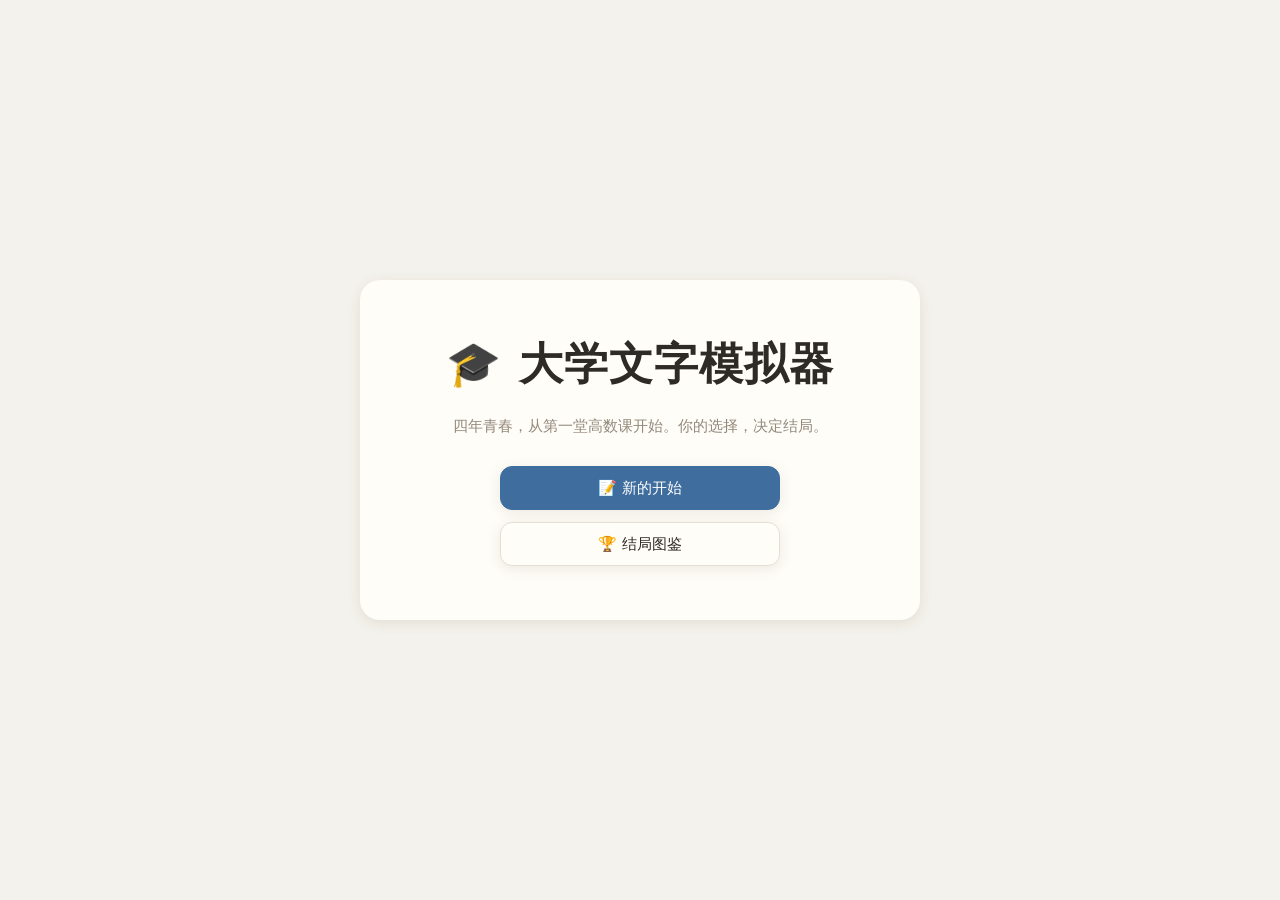
==== index.html @ dd654aa0 "Add files via upload" ====
<!DOCTYPE html>
<html lang="zh-CN">
<head>
<meta charset="UTF-8">
<meta name="viewport" content="width=device-width, initial-scale=1.0">
<title>大学文字模拟器 · UniLifeSim</title>
<link rel="stylesheet" href="css/style.css">
</head>
<body>
<div id="app">
  <!-- 封面 / 主菜单 -->
  <section id="screen-home" class="screen active">
    <div class="home-box">
      <h1 class="logo">🎓 大学文字模拟器</h1>
      <p class="sub">四年青春，从第一堂高数课开始。你的选择，决定结局。</p>
      <div class="home-actions">
        <button id="btn-new" class="btn btn-primary">📝 新的开始</button>
        <button id="btn-continue" class="btn" style="display:none">💾 继续上次</button>
        <button id="btn-gallery" class="btn">🏆 结局图鉴</button>
      </div>
      <p class="tiny" id="play-count"></p>
    </div>
  </section>

  <!-- 捏人 -->
  <section id="screen-create" class="screen">
    <div class="create-box">
      <h2>👤 新建角色</h2>
      <label>你的名字<input id="c-name" maxlength="8" placeholder="留空随机"></label>
      <fieldset><legend>性格 · 决定初始属性</legend><div id="c-personas" class="opt-grid"></div></fieldset>
      <fieldset><legend>家境 · 决定生活费</legend><div id="c-families" class="opt-grid"></div></fieldset>
      <fieldset><legend>专业方向</legend><div id="c-majors" class="opt-grid"></div></fieldset>
      <fieldset><legend>心动对象（可选 · 影响恋爱线）</legend>
        <div id="c-crushtypes" class="opt-grid"></div>
        <label>TA 的名字（留空自动）<input id="c-crush" maxlength="6" placeholder="例如：林小满"></label>
      </fieldset>
      <div class="row">
        <button id="btn-random" class="btn">🎲 随机一局</button>
        <button id="btn-begin" class="btn btn-primary">🚀 开始大学生活</button>
      </div>
    </div>
  </section>

  <!-- 游戏主体 -->
  <section id="screen-game" class="screen">
    <aside id="side">
      <div id="topbar">
        <div class="who"><span id="g-name"></span><span id="g-major"></span><span id="g-path" class="chip"></span></div>
        <div id="g-time" class="time"></div>
        <div class="money-line">💰 余额 <b id="g-money">0</b> 元 <span id="g-fam"></span></div>
      </div>
      <div class="stats">
        <div class="stat"><span>📚 学业</span><div class="bar"><i id="bar-ac"></i></div><b id="num-ac"></b></div>
        <div class="stat"><span>🗣️ 社交</span><div class="bar"><i id="bar-so"></i></div><b id="num-so"></b></div>
        <div class="stat"><span>💪 体质</span><div class="bar"><i id="bar-hp"></i></div><b id="num-hp"></b></div>
        <div class="stat"><span>😊 心态</span><div class="bar"><i id="bar-mo"></i></div><b id="num-mo"></b></div>
        <div class="stat"><span>❤️ 恋爱</span><div class="bar love"><i id="bar-love"></i></div><b id="num-love"></b></div>
      </div>
      <div class="record">
        <div>🎯 绩点 <b id="r-gpa">0</b></div>
        <div>📉 挂科 <b id="r-fails">0</b></div>
        <div>🏅 奖学金 <b id="r-scholar">0</b> 次</div>
        <div id="r-crush" class="tiny2"></div>
      </div>
      <button id="btn-save" class="btn btn-mini">💾 保存</button>
      <button id="btn-menu" class="btn btn-mini">🏠 主菜单</button>
    </aside>
    <main id="main">
      <div id="log"></div>
      <div id="choices" class="choices"></div>
    </main>
  </section>

  <!-- 结局 -->
  <section id="screen-ending" class="screen">
    <div class="ending-box">
      <div id="end-icon" class="end-icon"></div>
      <h2 id="end-title"></h2>
      <div id="end-rank" class="rank"></div>
      <div id="end-name" class="end-name"></div>
      <div id="end-text" class="end-text"></div>
      <div id="end-stats" class="end-stats"></div>
      <div id="end-epilog" class="end-epilog"></div>
      <div class="row">
        <button id="btn-again" class="btn btn-primary">🔁 再来四年</button>
        <button id="btn-gallery2" class="btn">🏆 图鉴</button>
        <button id="btn-home2" class="btn">🏠 主菜单</button>
      </div>
    </div>
  </section>

  <!-- 图鉴 -->
  <section id="screen-gallery" class="screen">
    <div class="gallery-box">
      <h2>🏆 结局图鉴</h2>
      <div id="gallery-list"></div>
      <div class="row"><button id="btn-gback" class="btn">← 返回</button></div>
    </div>
  </section>
</div>

<script src="js/data/core.js"></script>
<script src="js/data/actions.js"></script>
<script src="js/data/events_junior.js"></script>
<script src="js/data/events_senior.js"></script>
<script src="js/data/beats.js"></script>
<script src="js/data/endings.js"></script>
<script src="js/engine.js"></script>
<script src="js/ui.js"></script>
</body>
</html>
---- css/style.css ----
/* ============================================================
   《大学文字模拟器》 style.css —— 移动优先，桌面增强
   ============================================================ */
* { box-sizing: border-box; margin: 0; padding: 0; -webkit-tap-highlight-color: transparent; }
:root {
  --bg: #f4f2ec;
  --card: #fffdf8;
  --ink: #2e2b26;
  --muted: #93897b;
  --line: #e6dfd2;
  --accent: #3f6d9e;
  --accent-soft: #e9f0f8;
  --accent2: #b3564f;
  --gold: #c99a3f;
  --shadow: 0 3px 14px rgba(70, 55, 30, .10);
  --radius: 14px;
  --font: "PingFang SC", "Hiragino Sans GB", "Microsoft YaHei", "Noto Sans SC", system-ui, -apple-system, sans-serif;
}
html, body { height: 100%; }
body {
  font-family: var(--font);
  background: var(--bg);
  color: var(--ink);
  font-size: 15px;
  line-height: 1.8;
}
#app { max-width: 1160px; margin: 0 auto; padding: 10px; }
.screen { display: none; }
.screen.active { display: flex; flex-direction: column; }

/* ---------- 按钮 ---------- */
.btn {
  display: inline-flex; align-items: center; justify-content: center; gap: 6px;
  border: 1px solid var(--line); background: var(--card); color: var(--ink);
  padding: 11px 20px; border-radius: 12px; cursor: pointer; font-size: 15px;
  transition: transform .1s, box-shadow .1s, border-color .1s; box-shadow: var(--shadow);
  text-decoration: none; user-select: none; min-height: 44px;
}
.btn:active { transform: scale(.97); }
.btn:hover { border-color: var(--accent); }
.btn-primary { background: var(--accent); border-color: var(--accent); color: #fff; }
.btn-primary:hover { filter: brightness(1.06); }
.btn-mini { padding: 8px 12px; font-size: 13px; min-height: 36px; box-shadow: none; }
.btn:disabled { opacity: .45; cursor: not-allowed; }
.row { display: flex; gap: 10px; justify-content: center; flex-wrap: wrap; margin-top: 16px; }
.tiny { color: var(--muted); font-size: 13px; margin-top: 10px; }
.tiny2 { color: var(--muted); font-size: 12px; }

/* ---------- 全屏页容器 ---------- */
#screen-home, #screen-create, #screen-ending, #screen-gallery {
  min-height: calc(100vh - 20px); align-items: center; justify-content: center; padding: 12px;
}
.home-box, .create-box, .gallery-box {
  background: var(--card); border-radius: 20px; box-shadow: var(--shadow); width: 100%;
}
.home-box { text-align: center; padding: 44px 28px; max-width: 560px; }
.home-box .logo { font-size: clamp(28px, 7vw, 44px); letter-spacing: 1px; }
.home-box .logo em { font-style: normal; display: inline-block; animation: float 3s ease-in-out infinite; }
@keyframes float { 0%,100% { transform: translateY(0); } 50% { transform: translateY(-6px); } }
.home-box .sub { color: var(--muted); margin: 10px 0 26px; }
.home-actions { display: flex; flex-direction: column; gap: 12px; align-items: center; }
.home-actions .btn { width: min(280px, 80vw); }

.create-box { padding: 24px 18px 28px; max-width: 820px; }
.create-box h2, .gallery-box h2 { text-align: center; margin-bottom: 8px; }
.create-box label { display: block; margin: 8px 0; font-size: 14px; color: var(--muted); }
.create-box input {
  border: 1px solid var(--line); border-radius: 10px; padding: 9px 12px; font-size: 16px;
  margin-left: 6px; width: 180px; background: #fff; color: var(--ink); font-family: var(--font);
}
fieldset { border: 1px dashed var(--line); border-radius: 14px; padding: 10px 12px; margin: 10px 0; }
legend { font-weight: 600; padding: 0 8px; font-size: 14px; }
.opt-grid { display: grid; gap: 8px; grid-template-columns: repeat(auto-fill, minmax(150px, 1fr)); }
.opt-card {
  border: 2px solid var(--line); border-radius: 12px; padding: 10px 10px; cursor: pointer;
  background: #fff; transition: all .12s; min-height: 60px;
}
.opt-card:active { transform: scale(.98); }
.opt-card:hover { border-color: var(--accent); }
.opt-card.sel { border-color: var(--accent); background: var(--accent-soft); box-shadow: 0 0 0 1px var(--accent) inset; }
.opt-card b { display: block; font-size: 14px; }
.opt-card span { font-size: 12px; color: var(--muted); line-height: 1.5; }

/* ---------- 游戏主布局：桌面两栏 ---------- */
#screen-game.active {
  display: grid;
  grid-template-columns: 300px minmax(0, 1fr);
  gap: 12px;
  align-items: start;
}
#side {
  background: var(--card); border-radius: var(--radius); padding: 14px; box-shadow: var(--shadow);
  position: sticky; top: 10px;
}
#topbar .who { font-size: 17px; font-weight: 700; line-height: 1.4; }
#topbar .time { color: var(--accent); font-weight: 600; margin: 2px 0 8px; font-size: 14px; }
.money-line { background: #f5efdd; border-radius: 10px; padding: 6px 10px; font-size: 13px; }
.chip { background: var(--accent); color: #fff; border-radius: 20px; padding: 1px 10px; font-size: 12px; margin-left: 6px; display: inline-block; }
.stats { margin-top: 12px; }
.stat { display: grid; grid-template-columns: 52px 1fr 30px; gap: 8px; align-items: center; margin: 6px 0; font-size: 13px; }
.stat > span { white-space: nowrap; }
.bar { height: 9px; background: #ece7db; border-radius: 8px; overflow: hidden; }
.bar i { display: block; height: 100%; width: 0%; background: linear-gradient(90deg, #8fb0d6, var(--accent)); border-radius: 8px; transition: width .3s; }
.bar.love i { background: linear-gradient(90deg, #ecc0bd, #cf6d66); }
.stat b { text-align: right; font-size: 12px; }
.record { margin-top: 10px; border-top: 1px dashed var(--line); padding-top: 8px; display: grid; grid-template-columns: 1fr 1fr; gap: 2px 8px; font-size: 13px; }
.record b { color: var(--accent); }
.side-btns { display: flex; gap: 8px; margin-top: 10px; }

/* 主区 */
#main { background: var(--card); border-radius: var(--radius); box-shadow: var(--shadow); overflow: hidden; display: flex; flex-direction: column; min-width: 0; }
#log { padding: 14px 16px; overflow-y: auto; flex: 1; scroll-behavior: smooth; }
#log .entry { margin-bottom: 12px; animation: fadein .18s ease; word-break: break-word; }
@keyframes fadein { from { opacity: 0; transform: translateY(4px); } to { opacity: 1; transform: none; } }
.entry.header { color: var(--accent); font-weight: 700; font-size: 15px; letter-spacing: 1px; margin-top: 12px; }
.entry.header:first-child { margin-top: 0; }
.entry.act, .entry.beat, .entry.event { border-radius: 10px; padding: 10px 12px; background: #faf7f0; border-left: 4px solid var(--accent); }
.entry.beat { border-left-color: var(--gold); background: #fdf6e7; }
.entry.event { border-left-color: var(--accent2); background: #fbefed; }
.entry .et { font-weight: 700; }
.entry .et i { font-style: normal; margin-right: 6px; }
.entry.beat .body, .entry.event .body { white-space: pre-line; }
.entry.act .body { display: inline; }
.entry.exam { background: #eef3fa; border-radius: 10px; padding: 8px 12px; font-weight: 600; }
.entry.exam.pass { background: #e8f3e8; }
.entry.exam.fail { background: #fae9e9; }

/* 选项 */
.choices { border-top: 1px solid var(--line); padding: 12px 14px; display: flex; flex-direction: column; gap: 8px; background: #fefcf7; }
.choice {
  border: 1px solid var(--line); background: #fff; border-radius: 12px; padding: 11px 14px;
  cursor: pointer; text-align: left; font-size: 15px; transition: all .12s; font-family: var(--font);
  line-height: 1.6; word-break: break-word;
}
.choice:active { transform: scale(.99); background: var(--accent-soft); }
.choice:hover { border-color: var(--accent); }
.choice.off { opacity: .42; cursor: not-allowed; }
.choice.off:hover { border-color: var(--line); }

/* ---------- 结局 ---------- */
#screen-ending .ending-box { padding: 34px 26px; max-width: 720px; text-align: center; }
.end-icon { font-size: 56px; }
#end-title { font-size: clamp(24px, 5vw, 32px); margin: 6px 0 2px; }
.rank { display: inline-block; background: var(--accent2); color: #fff; padding: 2px 16px; border-radius: 20px; font-weight: 700; margin: 8px 0; letter-spacing: 2px; }
.end-name { color: var(--muted); font-weight: 600; margin-bottom: 12px; }
.end-text { text-align: left; white-space: pre-line; font-size: 15px; }
.end-stats { margin: 14px 0; display: flex; gap: 8px; justify-content: center; flex-wrap: wrap; font-size: 13px; }
.end-stats span { background: #f1ecdf; border-radius: 20px; padding: 3px 12px; }
.end-epilog { color: var(--accent2); font-style: italic; margin-top: 6px; }

/* ---------- 图鉴 ---------- */
.gallery-box { padding: 24px 16px 28px; max-width: 860px; }
#gallery-list { display: grid; grid-template-columns: repeat(auto-fill, minmax(150px, 1fr)); gap: 12px; margin: 16px 0; }
.g-item { background: #fff; border: 1px solid var(--line); border-radius: 14px; padding: 12px; text-align: center; }
.g-item.locked { opacity: .35; }
.g-item .gi { font-size: 30px; }
.g-item b { display: block; }
.g-item .rk { font-size: 12px; color: var(--accent); }

/* ============================================================
   移动端（默认即移动优先，以下再做手机精细化）
   ============================================================ */
@media (max-width: 860px) {
  #app { padding: 6px; }
  #screen-game.active { grid-template-columns: 1fr; gap: 8px; }
  #side { position: static; display: grid; grid-template-columns: 1fr; gap: 6px; padding: 10px 12px; }
  #topbar { display: flex; align-items: center; gap: 8px; flex-wrap: wrap; }
  #topbar .who { font-size: 15px; flex: 1; min-width: 0; overflow: hidden; text-overflow: ellipsis; white-space: nowrap; }
  #topbar .time { margin: 0; font-size: 13px; }
  .money-line { order: 3; width: 100%; font-size: 12px; padding: 4px 8px; }
  .stats { margin: 0; display: grid; grid-template-columns: 1fr 1fr; column-gap: 12px; }
  .stat { margin: 3px 0; grid-template-columns: 40px 1fr 26px; gap: 6px; font-size: 12px; }
  .bar { height: 7px; }
  .record { margin-top: 6px; grid-template-columns: repeat(4, 1fr); font-size: 11px; text-align: center; border-top: none; padding-top: 2px; }
  .record #r-crush { grid-column: 1 / -1; }
  .side-btns { margin-top: 4px; }
  .side-btns .btn { flex: 1; }
  #main { min-height: 0; }
  #log { padding: 10px 12px; font-size: 15px; }
  .choices { padding: 10px 10px max(10px, env(safe-area-inset-bottom)); }
  .choice { padding: 12px 12px; }
  .opt-grid { grid-template-columns: repeat(auto-fill, minmax(130px, 1fr)); }
}

/* 手机竖屏：把 log 区压成视口高度，滚动只在日志内发生（像聊天 App） */
@media (max-width: 560px) {
  body { font-size: 15px; }
  #app { padding: 0; }
  #screen-game.active { height: 100dvh; grid-template-columns: 1fr; grid-template-rows: auto minmax(0, 1fr); align-items: stretch; }
  #side { border-radius: 0 0 12px 12px; }
  #main { border-radius: 0; min-height: 0; }
  #log { max-height: none; }
}
/* 手机上长文本结局字号微调 */
@media (max-width: 400px) {
  #screen-ending .ending-box { padding: 24px 16px; }
  .end-text { font-size: 14.5px; }
}
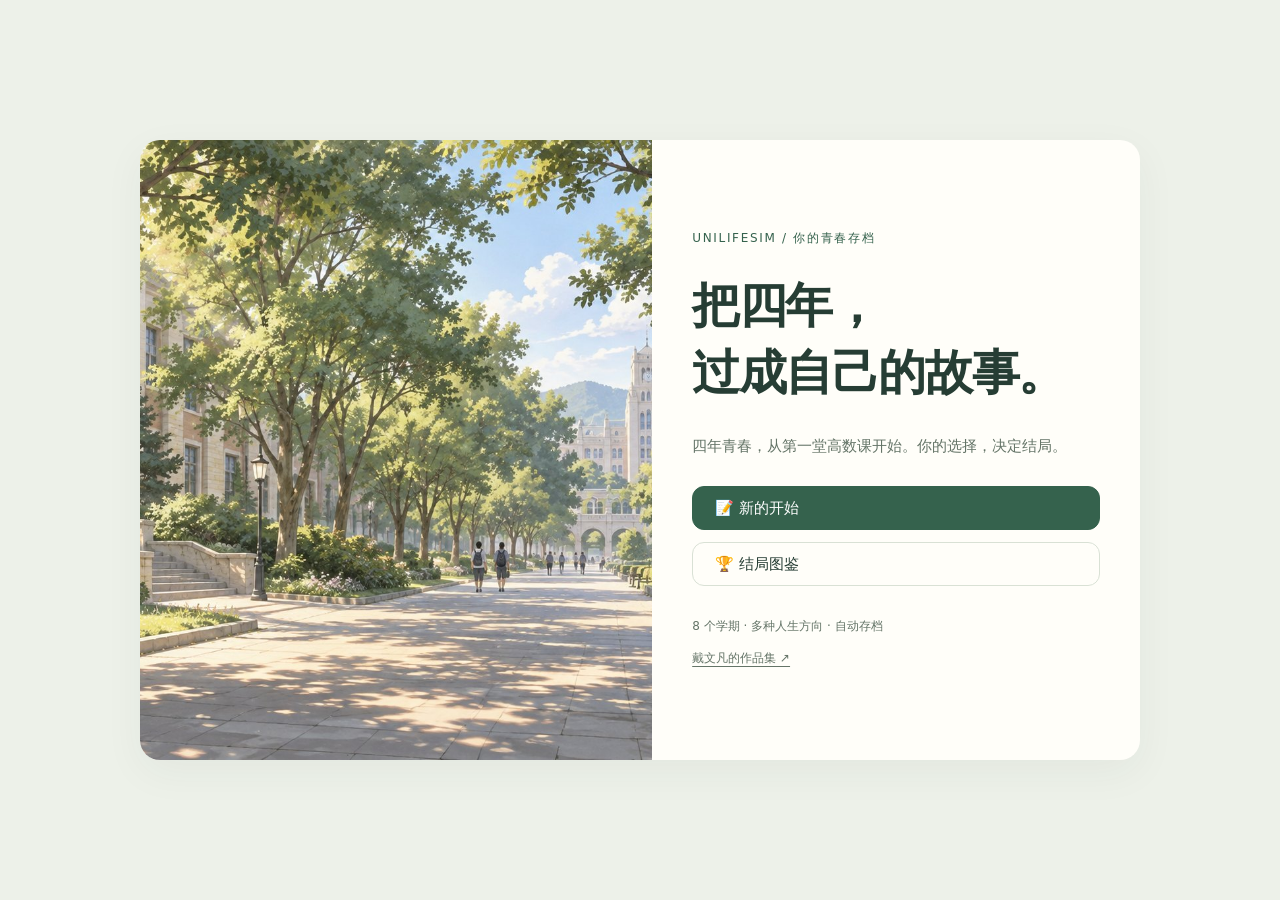
==== commit 11644154: "Enhance campus presentation with illustrations and inclusive character creation" ====
--- a/index.html
+++ b/index.html
@@ -5,13 +5,18 @@
 <meta name="viewport" content="width=device-width, initial-scale=1.0">
 <title>大学文字模拟器 · UniLifeSim</title>
 <link rel="stylesheet" href="css/style.css">
+<link rel="stylesheet" href="css/campus.css">
+<link rel="stylesheet" href="css/identity.css">
+<meta name="description" content="在八个学期里，平衡学习、友谊与生活。带着自己的选择，走向不同的大学结局。">
 </head>
 <body>
 <div id="app">
   <!-- 封面 / 主菜单 -->
   <section id="screen-home" class="screen active">
     <div class="home-box">
-      <h1 class="logo">🎓 大学文字模拟器</h1>
+      <img class="cover-art" src="assets/campus.jpg" alt="晨光穿过树荫，学生走在校园小路上" width="1536" height="1024" fetchpriority="high">
+      <div class="home-copy"><p class="overline">UNILIFESIM / 你的青春存档</p>
+      <h1 class="logo">把四年，<br>过成自己的故事。</h1>
       <p class="sub">四年青春，从第一堂高数课开始。你的选择，决定结局。</p>
       <div class="home-actions">
         <button id="btn-new" class="btn btn-primary">📝 新的开始</button>
@@ -19,6 +24,7 @@
         <button id="btn-gallery" class="btn">🏆 结局图鉴</button>
       </div>
       <p class="tiny" id="play-count"></p>
+      <p class="home-foot">8 个学期 · 多种人生方向 · 自动存档</p><a class="portfolio-link" href="https://fathom-rgb.github.io/dwf.github.io/">戴文凡的作品集 ↗</a></div>
     </div>
   </section>
 
@@ -26,7 +32,9 @@
   <section id="screen-create" class="screen">
     <div class="create-box">
       <h2>👤 新建角色</h2>
+      <p class="create-intro">选择你的起点。性格、家境和专业会影响旅程，未选择的项目将随机分配。</p>
       <label>你的名字<input id="c-name" maxlength="8" placeholder="留空随机"></label>
+      <div class="identity-grid"><label>角色性别<select id="c-gender"><option value="unspecified">不指定</option><option value="woman">女性</option><option value="man">男性</option><option value="nonbinary">非二元</option></select></label><label>性取向 / 心动倾向<select id="c-orientation"><option value="any">不限性别 / 双性或泛性倾向</option><option value="women">喜欢女性</option><option value="men">喜欢男性</option><option value="nonbinary">喜欢非二元性别</option><option value="none">这次不发展恋爱</option></select></label></div><p class="create-intro">性别不改变能力数值。恋爱倾向用于生成心动对象；不发展恋爱是一种游玩选择，不等同于无性恋。</p>
       <fieldset><legend>性格 · 决定初始属性</legend><div id="c-personas" class="opt-grid"></div></fieldset>
       <fieldset><legend>家境 · 决定生活费</legend><div id="c-families" class="opt-grid"></div></fieldset>
       <fieldset><legend>专业方向</legend><div id="c-majors" class="opt-grid"></div></fieldset>
@@ -36,6 +44,7 @@
       </fieldset>
       <div class="row">
         <button id="btn-random" class="btn">🎲 随机一局</button>
+        <button id="btn-create-back" class="btn">返回封面</button>
         <button id="btn-begin" class="btn btn-primary">🚀 开始大学生活</button>
       </div>
     </div>
@@ -50,6 +59,7 @@
         <div class="money-line">💰 余额 <b id="g-money">0</b> 元 <span id="g-fam"></span></div>
       </div>
       <div class="stats">
+        <div class="semester-track"><span id="semester-label">四年进度</span><progress id="semester-progress" max="8" value="0" aria-label="学期进度"></progress></div>
         <div class="stat"><span>📚 学业</span><div class="bar"><i id="bar-ac"></i></div><b id="num-ac"></b></div>
         <div class="stat"><span>🗣️ 社交</span><div class="bar"><i id="bar-so"></i></div><b id="num-so"></b></div>
         <div class="stat"><span>💪 体质</span><div class="bar"><i id="bar-hp"></i></div><b id="num-hp"></b></div>
@@ -66,6 +76,7 @@
       <button id="btn-menu" class="btn btn-mini">🏠 主菜单</button>
     </aside>
     <main id="main">
+      <figure class="scene"><img id="scene-image" src="assets/campus.jpg" alt="校园晨光" width="1536" height="1024"><figcaption><span id="scene-caption">校园生活</span><small>UNILIFESIM</small></figcaption></figure>
       <div id="log"></div>
       <div id="choices" class="choices"></div>
     </main>
@@ -98,6 +109,7 @@
     </div>
   </section>
 </div>
+<p id="save-status" class="save-status" role="status" aria-live="polite" hidden></p>
 
 <script src="js/data/core.js"></script>
 <script src="js/data/actions.js"></script>
--- a/css/campus.css
+++ b/css/campus.css
@@ -0,0 +1 @@
+:root{--bg:#edf1e9;--card:#fffef9;--ink:#263d34;--muted:#647467;--line:#d9e1d5;--accent:#35624d;--accent-soft:#e9f1e8;--shadow:0 12px 40px #2644340d;--radius:18px}body{font-size:16px}button,input{font-family:inherit}button:focus-visible,a:focus-visible,input:focus-visible{outline:3px solid #be8540;outline-offset:4px}.home-box{max-width:1000px;padding:0;overflow:hidden;display:grid;grid-template-columns:1.05fr 1fr;text-align:left}.cover-art{width:100%;height:100%;min-height:620px;object-fit:cover}.home-copy{padding:55px 40px;align-self:center}.overline{font-size:12px;letter-spacing:.14em;color:var(--accent);margin-bottom:22px}.home-box .logo{font-family:"Songti SC",SimSun,serif;font-size:clamp(34px,4vw,48px);line-height:1.4;letter-spacing:-.03em;font-weight:600}.home-box .sub{font-size:15px;margin:25px 0;line-height:2}.home-actions{align-items:stretch}.home-actions .btn{width:100%;justify-content:flex-start;padding-left:22px;box-shadow:none}.home-foot{margin-top:30px;color:var(--muted);font-size:12px}.portfolio-link{display:inline-block;margin-top:10px;color:var(--muted);font-size:12px;text-underline-offset:4px}.btn,.choice{transition:background .2s,transform .2s,border-color .2s}.create-intro{text-align:center;color:var(--muted);font-size:14px;margin-bottom:24px}.opt-card{font:inherit;text-align:left;min-height:90px}.opt-card span{font-size:13px}.opt-card.sel{box-shadow:inset 0 0 0 1px var(--accent),0 4px 15px #35624d12}.scene{position:relative;flex-shrink:0;height:180px;overflow:hidden;margin:0;background:var(--accent-soft)}.scene img{width:100%;height:100%;object-fit:cover;object-position:center 55%;display:block}.scene figcaption{position:absolute;inset:auto 0 0;display:flex;justify-content:space-between;align-items:center;padding:35px 22px 14px;background:linear-gradient(transparent,#10251ecd);color:white;font-weight:600;letter-spacing:.06em}.scene small{font-size:10px;letter-spacing:.2em}.semester-track{margin:16px 0;font-size:12px;color:var(--accent);grid-column:1/-1}.semester-track progress{display:block;width:100%;height:7px;margin-top:7px;accent-color:var(--accent)}#screen-game.active{gap:22px;padding:14px 0}#side{padding:22px}#log{max-height:48vh;padding:22px;font-size:16px;line-height:1.95;scroll-behavior:auto}.entry.act,.entry.beat,.entry.event{padding:17px 18px}.entry .et{margin-bottom:7px;font-size:17px}.choices{padding:18px;max-height:38vh;overflow-y:auto}.choice{display:block;width:100%;position:relative;padding:15px 18px;min-height:48px}.choice:not(:disabled):hover{background:var(--accent-soft);transform:translateX(2px)}.choice:disabled{opacity:.5;cursor:not-allowed}.choice-hint{font-size:12px;color:var(--muted);letter-spacing:.05em}.bar i{background:linear-gradient(90deg,#99bca0,var(--accent))}.save-status{position:fixed;bottom:24px;left:50%;transform:translateX(-50%);background:#243c31;color:white;padding:12px 20px;border-radius:10px;max-width:90vw;z-index:30;font-size:14px}.ending-box{background:var(--card);border-radius:22px;box-shadow:var(--shadow)}@media(min-width:861px){.home-box{animation:arrival .6s ease both}}@keyframes arrival{from{opacity:.3;transform:translateY(12px)}to{opacity:1;transform:none}}@media(max-width:860px){#screen-game.active{padding:0;gap:10px}#side{padding:14px}.home-box{max-width:600px;grid-template-columns:1fr}.cover-art{height:230px;min-height:0;object-position:center 60%}.home-copy{padding:28px}.home-box .logo{font-size:35px}.overline{margin-bottom:14px}.home-foot{margin-top:20px}.home-actions{gap:9px}.scene{height:130px}.semester-track{margin:5px 0}.record{font-size:12px}.btn-mini{min-height:44px}#log{max-height:45vh}}@media(max-width:560px){#screen-game.active{height:auto;min-height:100dvh;grid-template-rows:auto auto}#main{border-radius:16px}.scene{height:110px}#log{height:36dvh;max-height:36dvh;min-height:160px;flex:none;padding:15px}.choices{max-height:none}.create-box input{display:block;width:100%;margin:6px 0}.home-copy{padding:25px}.cover-art{height:200px}}@media(prefers-reduced-motion:reduce){*,*:before,*:after{animation:none!important;transition:none!important;scroll-behavior:auto!important}}
--- a/css/identity.css
+++ b/css/identity.css
@@ -0,0 +1 @@
+.identity-grid{display:grid;grid-template-columns:1fr 1fr;gap:18px;margin:18px 0}.identity-grid select{display:block;width:100%;font:inherit;padding:12px;border:1px solid var(--line);border-radius:10px;background:#fff;color:var(--ink);margin-top:7px}.identity-grid select:focus-visible{outline:3px solid var(--accent);outline-offset:3px}.opt-card:disabled{opacity:.5;cursor:not-allowed}@media(max-width:560px){.identity-grid{grid-template-columns:1fr;gap:6px}}
